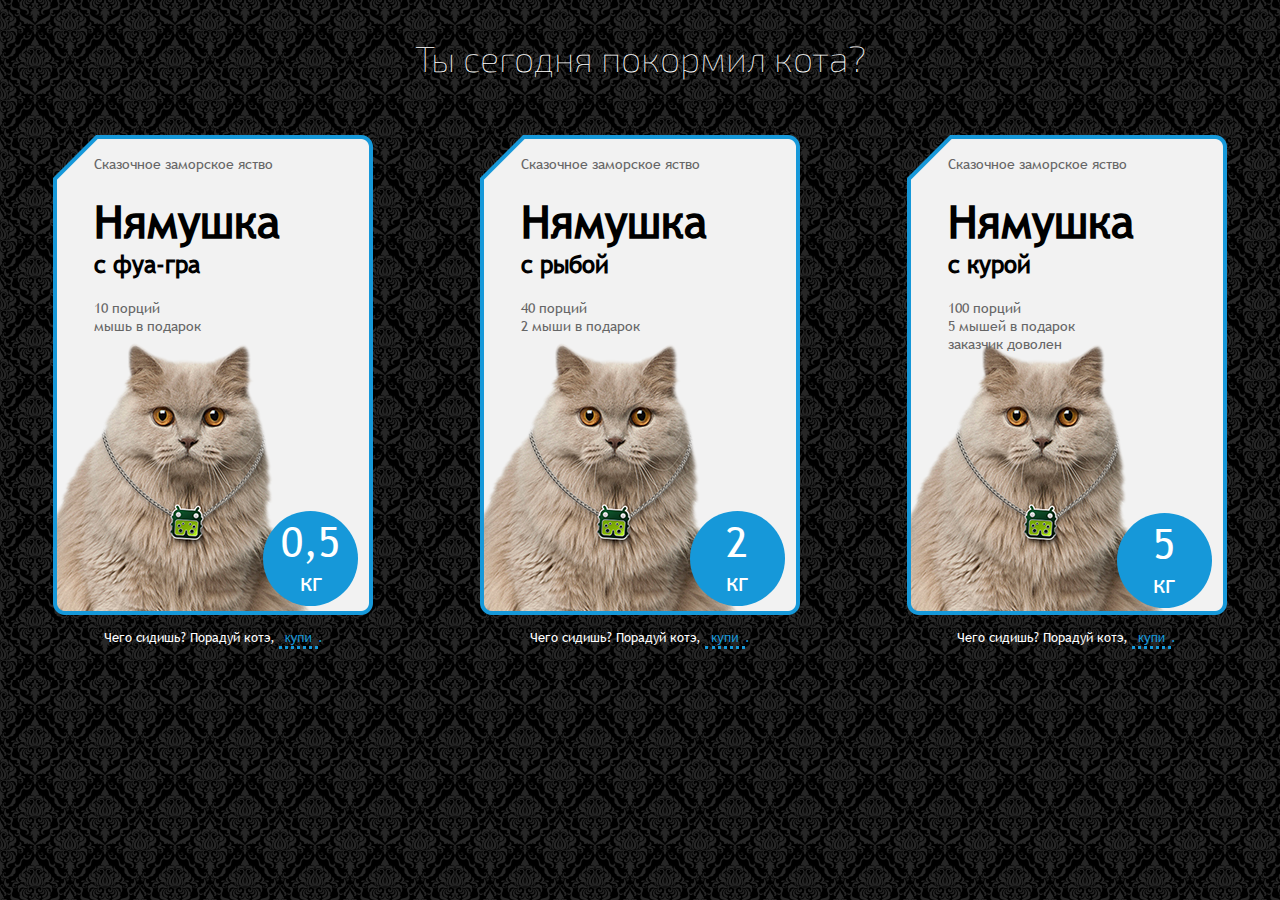
==== index.html @ cbc78b18 "Add files via upload" ====
<!DOCTYPE html>
<html lang="en">
<head>
    <meta charset="UTF-8">
    <meta name="viewport" content="width=device-width, initial-scale=1, , user-scalable=yes">
    <title>CAT</title>
    <link rel="shortcut icon" href="favicon.ico">
    <link rel="stylesheet" href="../css/main.css">
    <link href="https://fonts.googleapis.com/css2?family=Exo+2:wght@100&display=swap" rel="stylesheet">
    <link href="https://fonts.googleapis.com/css2?family=Exo+2:wght@100;700&display=swap" rel="stylesheet">
    <script src="https://ajax.googleapis.com/ajax/libs/jquery/2.1.1/jquery.min.js"></script>
    <script src=".././js/main.js"></script>
    <script src=".././js/click.js"></script>
</head>
<body>

<div class="wrapper" id="wrapper">

    <section class="header_wrapper">

	<div class="question"><p>Ты сегодня покормил кота?</p></div>
	<div class="tablet"></div>
	<div class="cats_wrapper">

		<div class="cat_item" >
			<div class="cat" id="first">
				<div class="cat_text">
					<div class="small_name" id="first_text">Сказочное заморское яство</div>
					<div><p class="name">Нямушка</p>
						<p class="middle_name">с фуа-гра</p></div>
						<div class="small_name" id="small_name">10 порций<br> мышь в подарок</div>
					</div>  
					<div class="circle"  id="circle_first">
						<p>0,5</p>
						<p>кг</p>
					</div>    	
				</div>
			<p class="text_below" id="text_below1">Чего сидишь? Порадуй котэ, <button class="link"  id="link1">купи</button><font color="#1698d9">.</font></p>

			</div>

			<div class="cat_item">
				<div class="cat" id="second">
					<div class="cat_text">
						<div class="small_name" id="second_text">Сказочное заморское яство</div>
						<div><p class="name">Нямушка</p>
							<p class="middle_name">с рыбой</p></div>
							<div class="small_name">40 порций<br>2 мыши в подарок</div>
						</div>  
						<div class="circle" id="circle_second">
							<p>2</p>
							<p>кг</p>
						</div>    	
					</div>
					<p class="text_below" id="text_below2">Чего сидишь? Порадуй котэ, <button class="link"  id="link2">купи</button><font color="#1698d9">.</font></p>
				</div>

				<div class="cat_item">
					<div class="cat" id="third">
						<div class="cat_text">
							<div class="small_name" id="third_text">Сказочное заморское яство</div>
							<div><p class="name">Нямушка</p>
								<p class="middle_name">с курой</p></div>
								<div class="small_name">100 порций<br>5 мышей в подарок<br>заказчик доволен</div>
							</div>  
							<div class="circle" id="circle_third">
								<p>5</p>
								<p>кг</p>
							</div>    	
						</div>
						<p class="text_below" id="text_below3">Чего сидишь? Порадуй котэ, <button class="link"  id="link3">купи</button><font color="#1698d9">.</font></p>
					</div>

				</div>

				<div class="checkbox">
					 <input type="checkbox" id="one"> <!-- add disabled -->
                     <label for="one">1</label>
                     <input type="checkbox"  id="two"> <!-- add disabled -->
                     <label for="one">2</label>
                     <input type="checkbox"  id="three"> <!-- add disabled -->
                     <label for="one">3</label>
				</div>

</section>

    
</div>
</body>
</html>
---- css/main.css ----
@font-face {
  font-family: "Trebuchet";
  src: url(../../fonts/Trebuchet.ttf) format("truetype");
}
body {
  margin: 0 auto;
  background: url(../../img/Pattern.png);
  font-family: 'Trebuchet';
  overflow-x: hidden;
}
.question {
  text-shadow: 0px 1px 0 #000000;
  font-size: 36px;
  font-weight: 100;
  text-align: center;
  color: #ffffff;
  font-family: 'Exo 2', sans-serif;
  margin: 0 auto;
}
.cats_wrapper {
  margin: 0 auto;
  position: relative;
  padding-bottom: 100px;
}
@media (max-width: 767px) {
  .cats_wrapper {
    display: -webkit-box;
    display: -ms-flexbox;
    display: flex;
    -webkit-box-orient: vertical;
    -webkit-box-direction: normal;
    -ms-flex-direction: column;
    flex-direction: column;
  }
}
@media (min-width: 768px) {
  .cats_wrapper {
    display: -webkit-box;
    display: -ms-flexbox;
    display: flex;
    -webkit-box-orient: horizontal;
    -webkit-box-direction: normal;
    -ms-flex-direction: row;
    flex-direction: row;
  }
}
.cat_item {
  margin: 0 auto;
}
.cat {
  width: 320px;
  height: 480px;
  position: relative;
  background: url(../../img/cat.png) center;
  background-repeat: no-repeat;
  background-size: contain;
  margin: 0 auto;
}
.cat_text {
  padding-left: 10px;
}
.cat_text div {
  margin-top: 20px;
  margin-left: 10%;
}
.cat_text p {
  margin: 0;
}
.small_name {
  font-size: 14px;
  text-align: left;
  color: #666666;
}
.middle_name {
  font-size: 24px;
  font-weight: bold;
  color: #000000;
  text-align: left;
}
.name {
  font-size: 45px;
  font-weight: bold;
  text-align: left;
  color: #000000;
}
.circle {
  width: 85px;
  height: 85px;
  text-align: center;
  color: #ffffff;
  background-color: #1698d9;
  border-radius: 50%;
  padding: 5px;
  float: right;
  margin-right: 15px;
  margin-top: 55%;
}
#circle_third {
  margin-top: 50%;
}
.circle p {
  margin: 0 auto;
}
.circle p:first-child {
  font-size: 42px;
}
.circle p:last-child {
  font-size: 24px;
}
#first_text,
#second_text,
#third_text {
  padding-top: 20px;
}
.text_below {
  font-size: 13px;
  text-align: center;
  color: #ffffff;
}
.link {
  text-decoration: none;
  color: #1698d9;
  border: none;
  border-bottom: dotted;
  background: transparent;
}
.checkbox {
  color: white;
  visibility: hidden;
}
.golden {
  color: #9C9C3E;
}

/*# sourceMappingURL=[data-uri] */
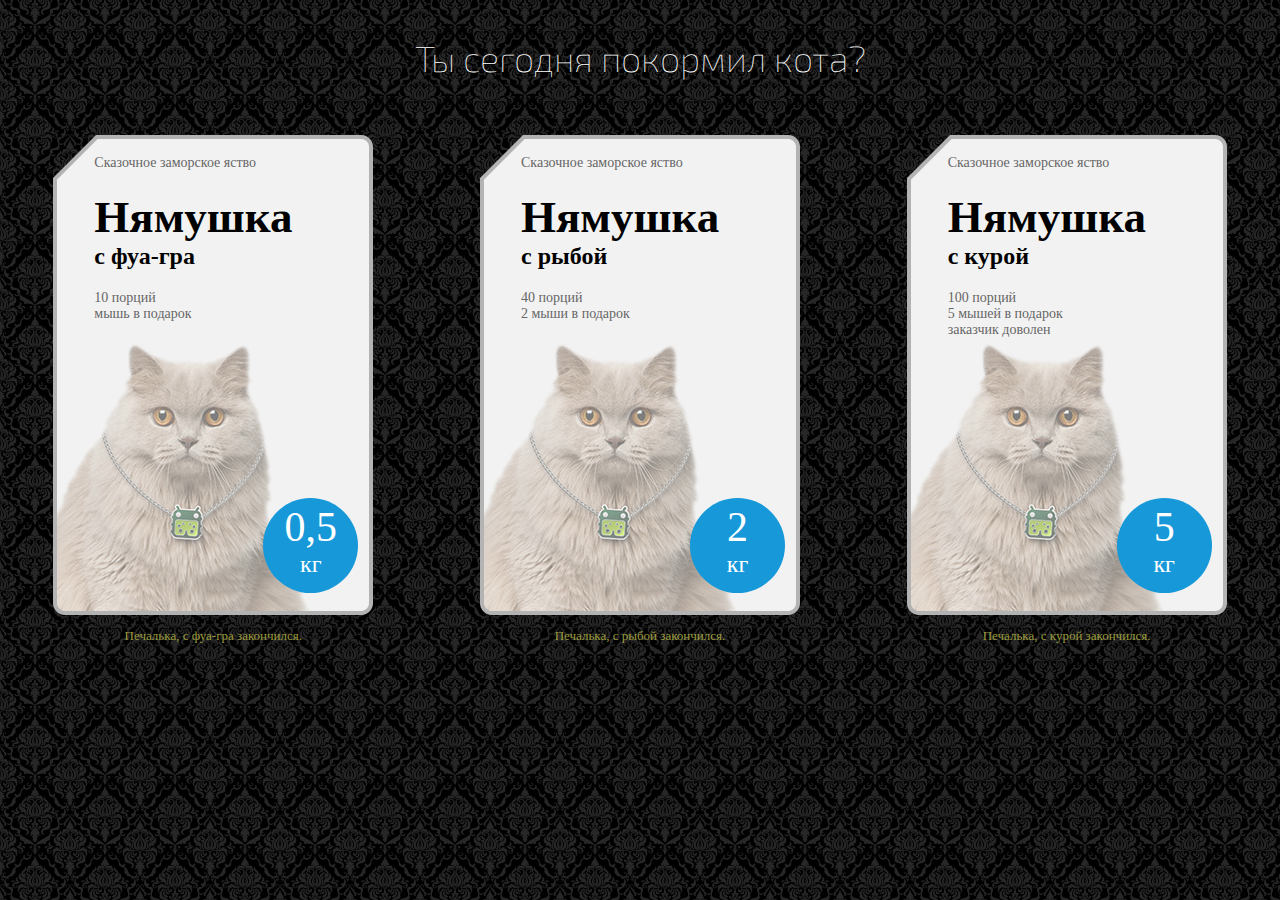
==== commit 46191aae: "Update index.html" ====
--- a/index.html
+++ b/index.html
@@ -5,12 +5,12 @@
     <meta name="viewport" content="width=device-width, initial-scale=1, , user-scalable=yes">
     <title>CAT</title>
     <link rel="shortcut icon" href="favicon.ico">
-    <link rel="stylesheet" href="../css/main.css">
+    <link rel="stylesheet" href="css/main.css">
     <link href="https://fonts.googleapis.com/css2?family=Exo+2:wght@100&display=swap" rel="stylesheet">
     <link href="https://fonts.googleapis.com/css2?family=Exo+2:wght@100;700&display=swap" rel="stylesheet">
     <script src="https://ajax.googleapis.com/ajax/libs/jquery/2.1.1/jquery.min.js"></script>
-    <script src=".././js/main.js"></script>
-    <script src=".././js/click.js"></script>
+    <script src="./js/main.js"></script>
+    <script src="./js/click.js"></script>
 </head>
 <body>
 
@@ -74,11 +74,11 @@
 				</div>
 
 				<div class="checkbox">
-					 <input type="checkbox" id="one"> <!-- add disabled -->
+		      <input type="checkbox" disabled id="one"> <!-- add disabled -->
                      <label for="one">1</label>
-                     <input type="checkbox"  id="two"> <!-- add disabled -->
+                     <input type="checkbox" disabled id="two"> <!-- add disabled -->
                      <label for="one">2</label>
-                     <input type="checkbox"  id="three"> <!-- add disabled -->
+                     <input type="checkbox" disabled  id="three"> <!-- add disabled -->
                      <label for="one">3</label>
 				</div>
 
@@ -87,4 +87,4 @@
     
 </div>
 </body>
-</html>+</html>
--- a/css/main.css
+++ b/css/main.css
@@ -1,10 +1,10 @@
 @font-face {
   font-family: "Trebuchet";
-  src: url(../../fonts/Trebuchet.ttf) format("truetype");
+  src: url(../fonts/Trebuchet.ttf) format ("truetype");
 }
 body {
   margin: 0 auto;
-  background: url(../../img/Pattern.png);
+  background: url(../img/Pattern.png);
   font-family: 'Trebuchet';
   overflow-x: hidden;
 }
@@ -51,7 +51,7 @@
   width: 320px;
   height: 480px;
   position: relative;
-  background: url(../../img/cat.png) center;
+  background: url(../img/cat.png) center;
   background-repeat: no-repeat;
   background-size: contain;
   margin: 0 auto;
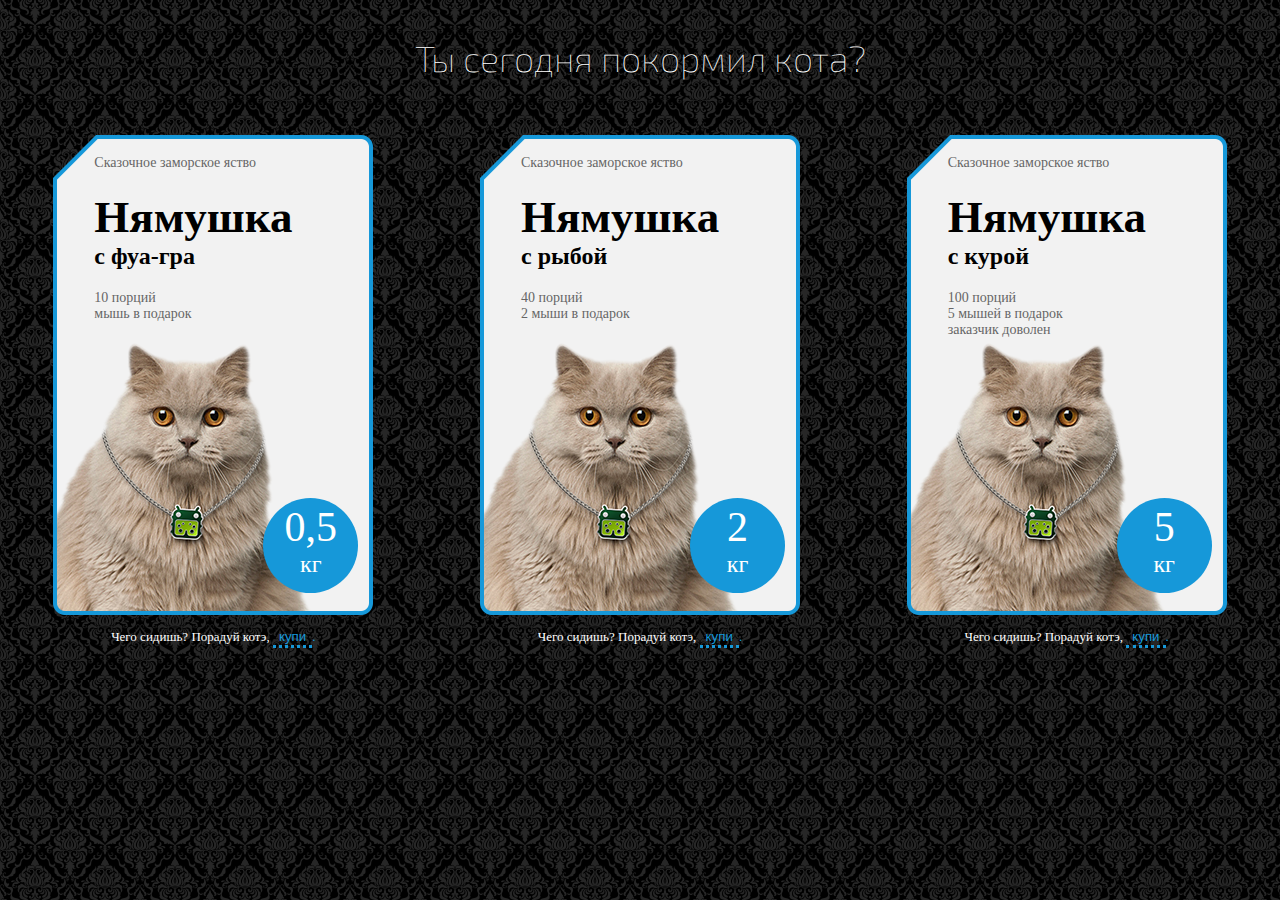
==== commit 8d63ec7f: "Update index.html" ====
--- a/index.html
+++ b/index.html
@@ -74,11 +74,11 @@
 				</div>
 
 				<div class="checkbox">
-		      <input type="checkbox" disabled id="one"> <!-- add disabled -->
+		      <input type="checkbox"  id="one"> <!-- add disabled -->
                      <label for="one">1</label>
-                     <input type="checkbox" disabled id="two"> <!-- add disabled -->
+                     <input type="checkbox"  id="two"> <!-- add disabled -->
                      <label for="one">2</label>
-                     <input type="checkbox" disabled  id="three"> <!-- add disabled -->
+                     <input type="checkbox"   id="three"> <!-- add disabled -->
                      <label for="one">3</label>
 				</div>
 
